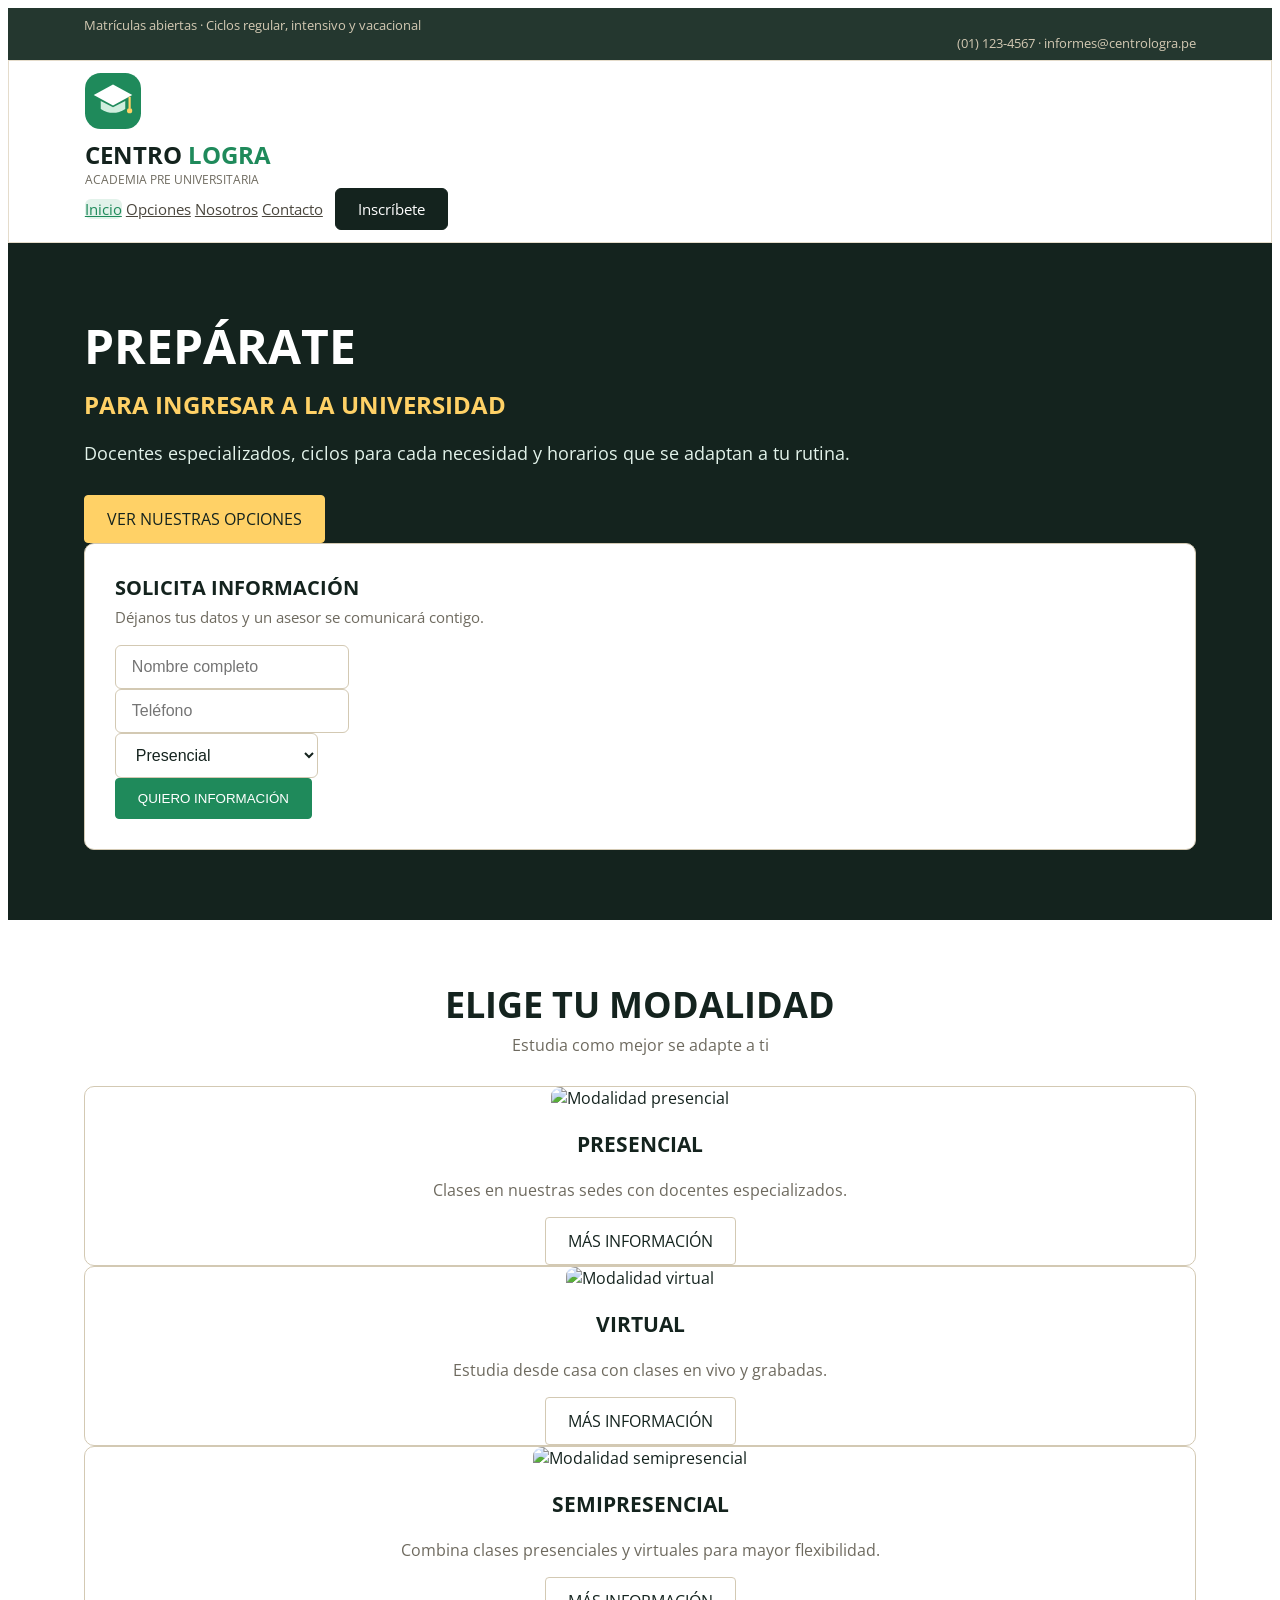
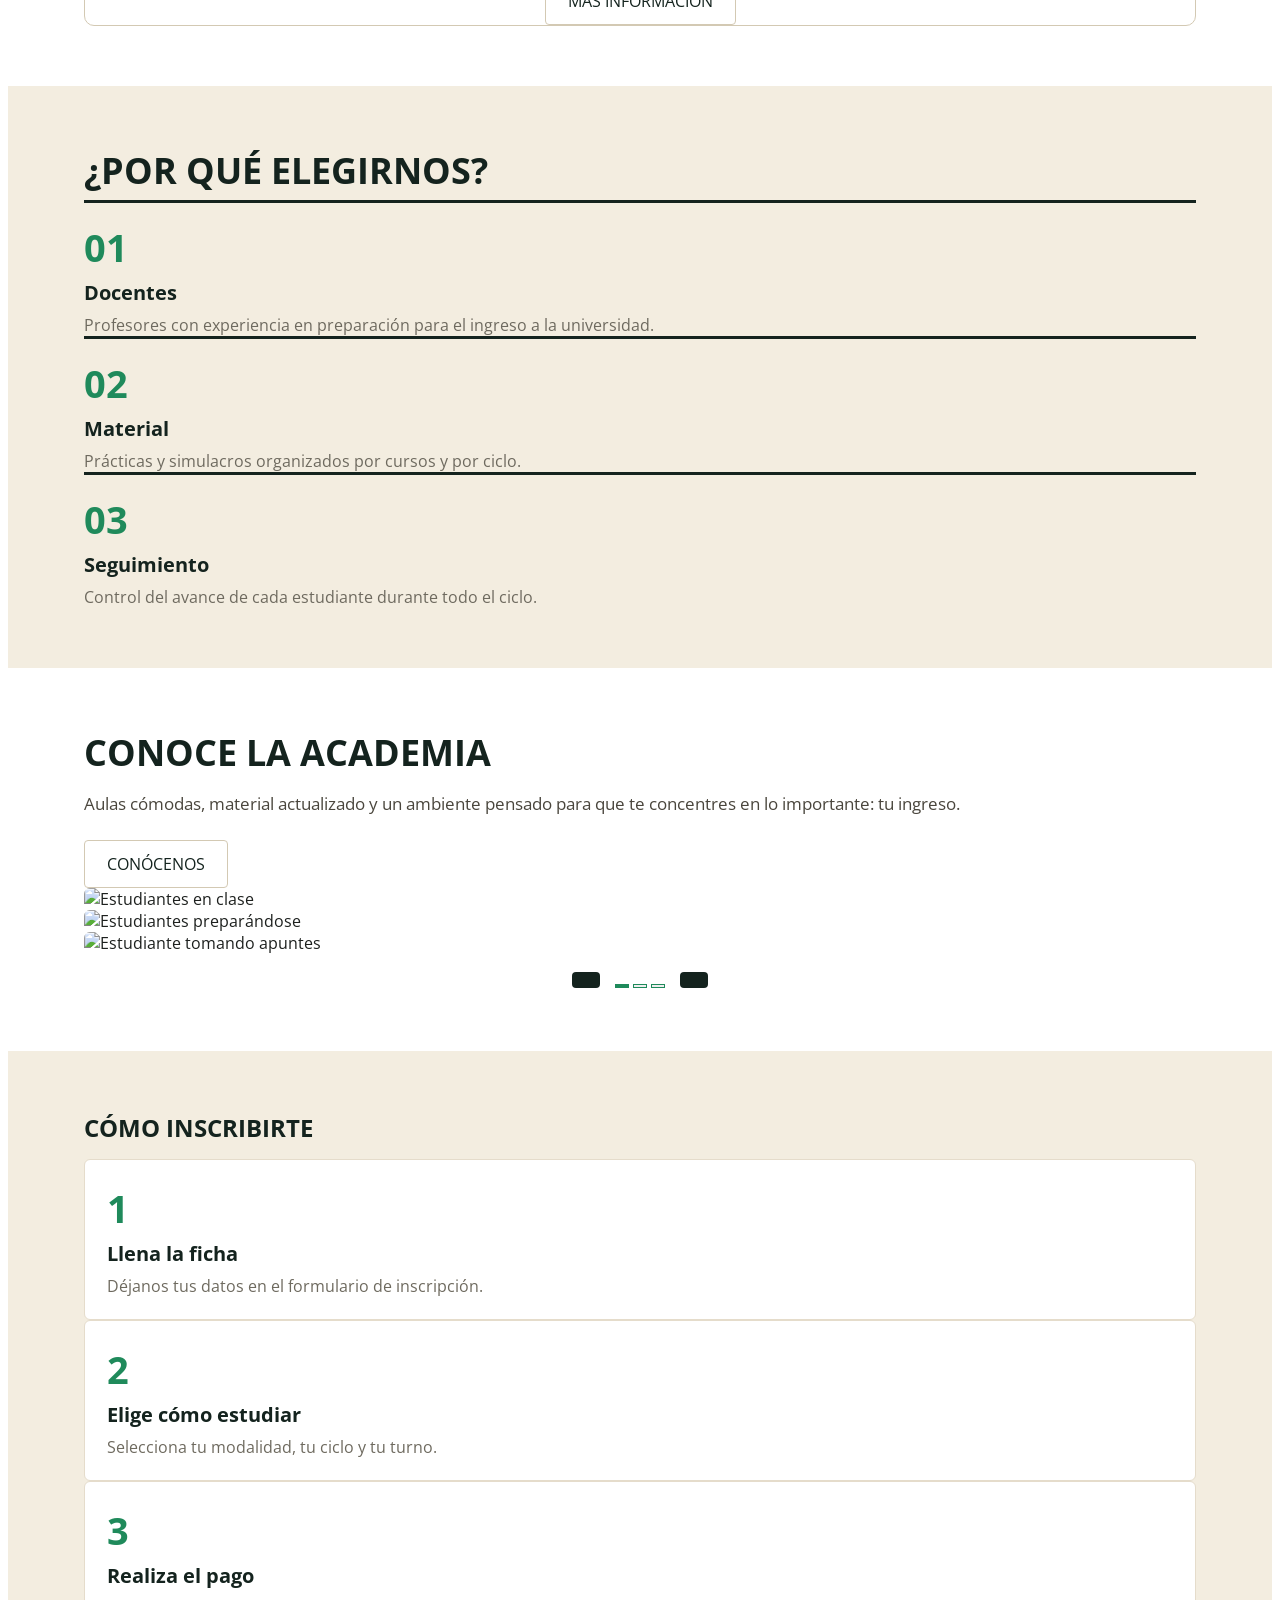
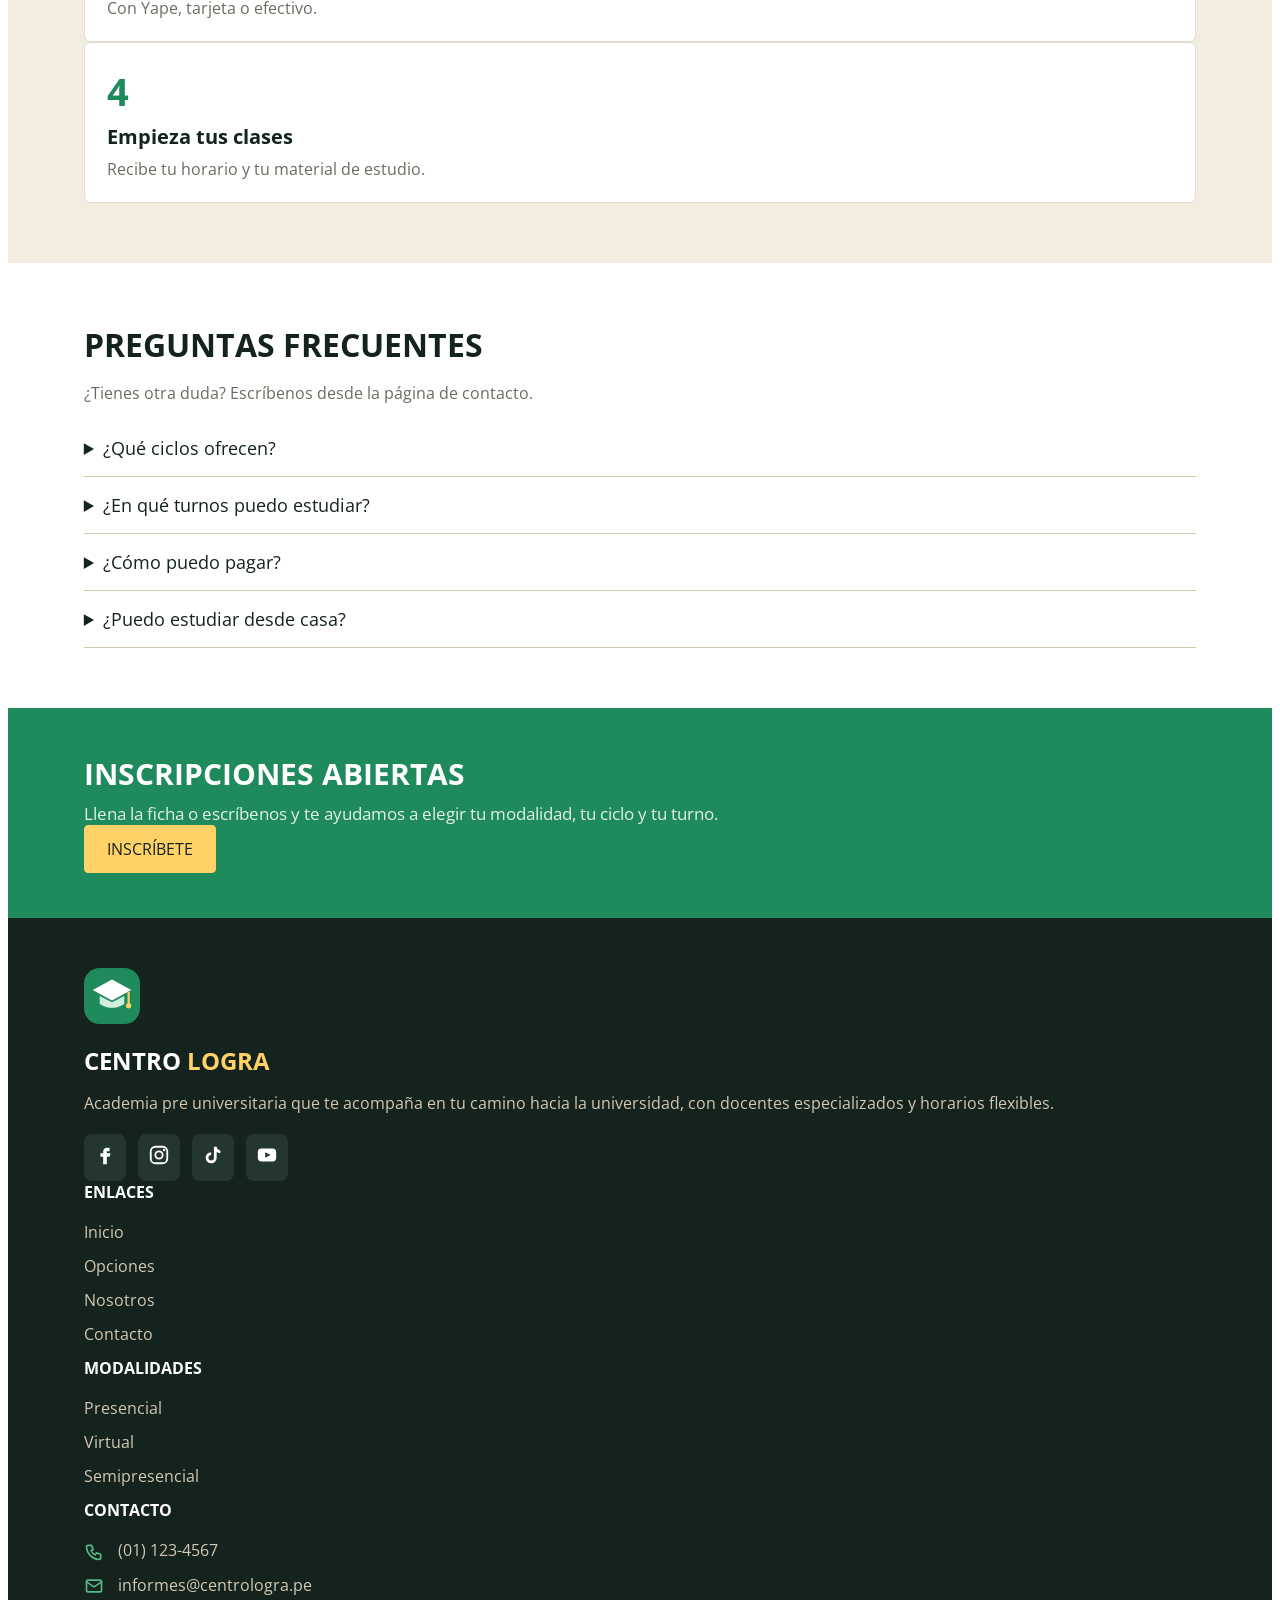
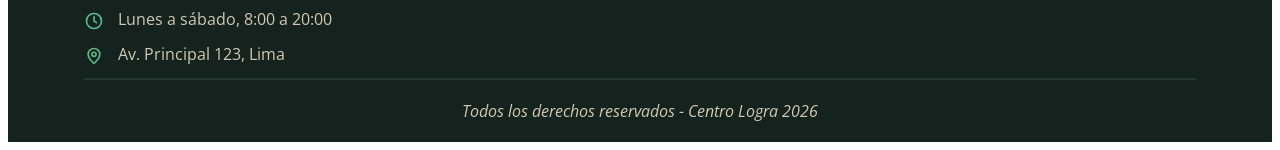
==== index.html @ 8eab2c85 "Sitio web de Centro Logra: inicio, opciones, nosotros, contacto y paginas de modalidad" ====
<!DOCTYPE html>
<html lang="es">

    <head>
        <meta charset="UTF-8">
        <meta name="viewport" content="width=device-width, initial-scale=1.0">
        <title>Inicio | Centro Logra</title>

        <link rel="preconnect" href="https://fonts.googleapis.com">
        <link rel="preconnect" href="https://fonts.gstatic.com" crossorigin>
        <link rel="stylesheet" href="https://fonts.googleapis.com/css2?family=Open+Sans:ital,wght@0,300..800;1,300..800&display=swap">

        <link rel="stylesheet" href="css/bootstrap.min.css">
        <link rel="stylesheet" href="css/base.css">
        <link rel="stylesheet" href="css/estructura.css">
        <link rel="stylesheet" href="css/portada.css">
        <link rel="stylesheet" href="css/inicio.css">
        <link rel="stylesheet" href="css/opciones.css">
        <link rel="stylesheet" href="css/nosotros.css">
        <link rel="stylesheet" href="css/contacto.css">
        <link rel="stylesheet" href="css/carrusel.css">
        <link rel="stylesheet" href="css/bloques.css">
        <link rel="stylesheet" href="css/formularios.css">
        <link rel="stylesheet" href="css/tablas.css">
        <link rel="stylesheet" href="css/iconos.css">
        <link rel="stylesheet" href="css/botones.css">
    </head>

    <body class="container-fluid">

        <!-- Inicio de la barra superior -->
        <div id="barra" class="row">
            <div class="col-12 md:col-6">Matrículas abiertas · Ciclos regular, intensivo y vacacional</div>
            <div class="col-12 md:col-6 derecha">(01) 123-4567 · informes@centrologra.pe</div>
        </div>
        <!-- Fin de la barra superior -->

        <!-- Inicio de la cabecera -->
        <header id="encabezado" class="row">

            <div id="logo" class="col-12 md:col-6 lg:col-4">
                <a href="index.html">
                    <div class="row">
                        <div class="col-3">
                            <img src="img/logo.svg" alt="Logo Centro Logra">
                        </div>
                        <div class="col-9">
                            <h3>CENTRO <span>LOGRA</span></h3>
                            <p>ACADEMIA PRE UNIVERSITARIA</p>
                        </div>
                    </div>
                </a>
            </div>

            <!-- Inicio de la navBar -->
            <nav class="nav col-12 md:col-6 lg:col-8">
                <a class="nav-link active" aria-current="page" href="index.html">Inicio</a>
                <a class="nav-link" href="opciones.html">Opciones</a>
                <a class="nav-link" href="nosotros.html">Nosotros</a>
                <a class="nav-link" href="contacto.html">Contacto</a>
                <a class="boton-secundario" href="contacto.html">Inscríbete</a>
            </nav>
            <!-- Fin de la navBar -->

        </header>
        <!-- Fin de la cabecera -->

        <main>

            <!-- Inicio de la section portada -->
            <section id="portada" class="row foto">
                <article class="col-12 lg:col-7">
                    <h1>PREPÁRATE</h1>
                    <h2>PARA INGRESAR A LA UNIVERSIDAD</h2>
                    <p>Docentes especializados, ciclos para cada necesidad y horarios que se adaptan a tu rutina.</p>
                    <a href="opciones.html" class="boton-principal">VER NUESTRAS OPCIONES</a>
                </article>
                <article class="col-12 lg:col-5">
                    <form class="formulario">
                        <h3>SOLICITA INFORMACIÓN</h3>
                        <p>Déjanos tus datos y un asesor se comunicará contigo.</p>
                        <div class="mb-3">
                            <input type="text" class="form-control" placeholder="Nombre completo" required>
                        </div>
                        <div class="mb-3">
                            <input type="tel" class="form-control" placeholder="Teléfono" required>
                        </div>
                        <div class="mb-3">
                            <select class="form-control">
                                <option disabled>Modalidad de interés</option>
                                <option>Presencial</option>
                                <option>Virtual</option>
                                <option>Semipresencial</option>
                            </select>
                        </div>
                        <input type="submit" class="boton-principal w-100" value="QUIERO INFORMACIÓN">
                    </form>
                </article>
            </section>
            <!-- Fin de la section portada -->

            <!-- Inicio de la section modalidades -->
            <section id="opciones" class="row">
                <article class="col-12">
                    <h2>ELIGE TU MODALIDAD</h2>
                    <p class="subtitulo">Estudia como mejor se adapte a ti</p>
                </article>

                <article class="col-12 md:col-4 p-4">
                    <div class="card">
                        <picture>
                            <img src="https://images.unsplash.com/photo-1427504494785-3a9ca7044f45?auto=format&fit=crop&w=700&h=440" class="card-img-top" alt="Modalidad presencial">
                        </picture>
                        <div class="card-body">
                            <h3 class="card-title">PRESENCIAL</h3>
                            <p class="card-text">Clases en nuestras sedes con docentes especializados.</p>
                            <a href="presencial.html" class="boton-secundario">MÁS INFORMACIÓN</a>
                        </div>
                    </div>
                </article>

                <article class="col-12 md:col-4 p-4">
                    <div class="card">
                        <picture>
                            <img src="https://images.unsplash.com/photo-1513258496099-48168024aec0?auto=format&fit=crop&w=700&h=440" class="card-img-top" alt="Modalidad virtual">
                        </picture>
                        <div class="card-body">
                            <h3 class="card-title">VIRTUAL</h3>
                            <p class="card-text">Estudia desde casa con clases en vivo y grabadas.</p>
                            <a href="virtual.html" class="boton-secundario">MÁS INFORMACIÓN</a>
                        </div>
                    </div>
                </article>

                <article class="col-12 md:col-4 p-4">
                    <div class="card">
                        <picture>
                            <img src="https://images.unsplash.com/photo-1501504905252-473c47e087f8?auto=format&fit=crop&w=700&h=440" class="card-img-top" alt="Modalidad semipresencial">
                        </picture>
                        <div class="card-body">
                            <h3 class="card-title">SEMIPRESENCIAL</h3>
                            <p class="card-text">Combina clases presenciales y virtuales para mayor flexibilidad.</p>
                            <a href="semipresencial.html" class="boton-secundario">MÁS INFORMACIÓN</a>
                        </div>
                    </div>
                </article>

            </section>
            <!-- Fin de la section modalidades -->

            <!-- Inicio de la section razones -->
            <section id="porque" class="row">
                <article class="col-12">
                    <h2>¿POR QUÉ ELEGIRNOS?</h2>
                </article>

                <article class="col-12 md:col-4 p-4">
                    <div class="razon">
                        <span class="numero">01</span>
                        <h3>Docentes</h3>
                        <p>Profesores con experiencia en preparación para el ingreso a la universidad.</p>
                    </div>
                </article>
                <article class="col-12 md:col-4 p-4">
                    <div class="razon">
                        <span class="numero">02</span>
                        <h3>Material</h3>
                        <p>Prácticas y simulacros organizados por cursos y por ciclo.</p>
                    </div>
                </article>
                <article class="col-12 md:col-4 p-4">
                    <div class="razon">
                        <span class="numero">03</span>
                        <h3>Seguimiento</h3>
                        <p>Control del avance de cada estudiante durante todo el ciclo.</p>
                    </div>
                </article>
            </section>
            <!-- Fin de la section razones -->

            <!-- Inicio de la section galeria -->
            <section id="galeria" class="row">
                <article class="col-12 lg:col-5">
                    <h2>CONOCE LA ACADEMIA</h2>
                    <p>Aulas cómodas, material actualizado y un ambiente pensado para que te concentres en lo importante: tu ingreso.</p>
                    <a href="nosotros.html" class="boton-secundario">CONÓCENOS</a>
                </article>
                <article class="col-12 lg:col-7">
                    <!-- Inicio del carrusel -->
                    <div id="carouselInicio" class="carousel slide" data-bs-autoplay="true">

                        <div class="carousel-inner">
                            <div class="carousel-item active">
                                <picture>
                        <img src="https://images.unsplash.com/photo-1524178232363-1fb2b075b655?auto=format&fit=crop&w=1000&h=600" alt="Estudiantes en clase">
                    </picture>
                            </div>
                            <div class="carousel-item">
                                <picture>
                        <img src="https://images.unsplash.com/photo-1522202176988-66273c2fd55f?auto=format&fit=crop&w=1000&h=600" alt="Estudiantes preparándose">
                    </picture>
                            </div>
                            <div class="carousel-item">
                                <picture>
                        <img src="https://images.unsplash.com/photo-1434030216411-0b793f4b4173?auto=format&fit=crop&w=1000&h=600" alt="Estudiante tomando apuntes">
                    </picture>
                            </div>
                        </div>

                        <div class="carousel-controles">
                            <button class="flecha" type="button" data-bs-target="#carouselInicio" data-bs-slide="prev">
                                <span class="carousel-icon-prev"></span>
                            </button>
                            <div class="carousel-indicators">
                                <button type="button" data-bs-target="#carouselInicio" data-bs-slide-to="0" class="active"></button>
                                <button type="button" data-bs-target="#carouselInicio" data-bs-slide-to="1"></button>
                                <button type="button" data-bs-target="#carouselInicio" data-bs-slide-to="2"></button>
                            </div>
                            <button class="flecha" type="button" data-bs-target="#carouselInicio" data-bs-slide="next">
                                <span class="carousel-icon-next"></span>
                            </button>
                        </div>

                    </div>
                    <!-- Fin del carrusel -->
                </article>
            </section>
            <!-- Fin de la section galeria -->

            <!-- Inicio de la section pasos -->
            <section id="pasos" class="row">
                <article class="col-12">
                    <h2>CÓMO INSCRIBIRTE</h2>
                </article>

                <article class="col-12 md:col-6 lg:col-3 p-4">
                    <div class="paso">
                        <span class="numero">1</span>
                        <h3>Llena la ficha</h3>
                        <p>Déjanos tus datos en el formulario de inscripción.</p>
                    </div>
                </article>
                <article class="col-12 md:col-6 lg:col-3 p-4">
                    <div class="paso">
                        <span class="numero">2</span>
                        <h3>Elige cómo estudiar</h3>
                        <p>Selecciona tu modalidad, tu ciclo y tu turno.</p>
                    </div>
                </article>
                <article class="col-12 md:col-6 lg:col-3 p-4">
                    <div class="paso">
                        <span class="numero">3</span>
                        <h3>Realiza el pago</h3>
                        <p>Con Yape, tarjeta o efectivo.</p>
                    </div>
                </article>
                <article class="col-12 md:col-6 lg:col-3 p-4">
                    <div class="paso">
                        <span class="numero">4</span>
                        <h3>Empieza tus clases</h3>
                        <p>Recibe tu horario y tu material de estudio.</p>
                    </div>
                </article>
            </section>
            <!-- Fin de la section pasos -->

            <!-- Inicio de la section preguntas frecuentes -->
            <section id="preguntas" class="row">
                <article class="col-12 lg:col-4">
                    <h2>PREGUNTAS FRECUENTES</h2>
                    <p>¿Tienes otra duda? Escríbenos desde la página de contacto.</p>
                </article>
                <article class="col-12 lg:col-8">
                    <details>
                        <summary>¿Qué ciclos ofrecen?</summary>
                        <p>Ciclo regular, intensivo y vacacional.</p>
                    </details>
                    <details>
                        <summary>¿En qué turnos puedo estudiar?</summary>
                        <p>En la mañana, en la tarde o en la noche. Puedes ver los horarios en la página Nosotros.</p>
                    </details>
                    <details>
                        <summary>¿Cómo puedo pagar?</summary>
                        <p>Con Yape, tarjeta o efectivo.</p>
                    </details>
                    <details>
                        <summary>¿Puedo estudiar desde casa?</summary>
                        <p>Sí, con la modalidad virtual: clases en vivo y grabadas.</p>
                    </details>
                </article>
            </section>
            <!-- Fin de la section preguntas frecuentes -->

            <!-- Inicio de la section llamada a la acción -->
            <section id="cta" class="row">
                <article class="col-12 lg:col-9">
                    <h2>INSCRIPCIONES ABIERTAS</h2>
                    <p>Llena la ficha o escríbenos y te ayudamos a elegir tu modalidad, tu ciclo y tu turno.</p>
                </article>
                <article class="col-12 lg:col-3">
                    <a href="contacto.html" class="boton-principal">INSCRÍBETE</a>
                </article>
            </section>
            <!-- Fin de la section llamada a la acción -->

        </main>

        <!-- Inicio del pie de página -->
        <footer class="row">

            <article class="col-12 md:col-6 lg:col-4 p-4">
                <img src="img/logo.svg" class="logo-pie" alt="Logo Centro Logra">
                <h3>CENTRO <span>LOGRA</span></h3>
                <p>Academia pre universitaria que te acompaña en tu camino hacia la universidad, con docentes especializados y horarios flexibles.</p>
                <div class="redes">
                    <a href="#" class="facebook"><img src="img/facebook.svg" alt="Facebook"></a>
                    <a href="#" class="instagram"><img src="img/instagram.svg" alt="Instagram"></a>
                    <a href="#" class="tiktok"><img src="img/tiktok.svg" alt="TikTok"></a>
                    <a href="#" class="youtube"><img src="img/youtube.svg" alt="YouTube"></a>
                </div>
            </article>

            <article class="col-12 md:col-6 lg:col-2 p-4">
                <h4>ENLACES</h4>
                <ul>
                    <li><a href="index.html">Inicio</a></li>
                    <li><a href="opciones.html">Opciones</a></li>
                    <li><a href="nosotros.html">Nosotros</a></li>
                    <li><a href="contacto.html">Contacto</a></li>
                </ul>
            </article>

            <article class="col-12 md:col-6 lg:col-3 p-4">
                <h4>MODALIDADES</h4>
                <ul>
                    <li><a href="presencial.html">Presencial</a></li>
                    <li><a href="virtual.html">Virtual</a></li>
                    <li><a href="semipresencial.html">Semipresencial</a></li>
                </ul>
            </article>

            <article class="col-12 md:col-6 lg:col-3 p-4">
                <h4>CONTACTO</h4>
                <ul>
                    <li><img src="img/telefono.svg" class="icono" alt="Teléfono"> (01) 123-4567</li>
                    <li><img src="img/correo.svg" class="icono" alt="Correo"> informes@centrologra.pe</li>
                    <li><img src="img/reloj.svg" class="icono" alt="Horario"> Lunes a sábado, 8:00 a 20:00</li>
                    <li><img src="img/ubicacion.svg" class="icono" alt="Dirección"> Av. Principal 123, Lima</li>
                </ul>
            </article>

            <article class="col-12">
                <hr>
                <p class="derechos"><i>Todos los derechos reservados - Centro Logra 2026</i></p>
            </article>

        </footer>
        <!-- Fin del pie de página -->

    </body>
    <script type="module" src="js/bootstrap.bundle.min.js"></script>
</html>
---- css/base.css ----
/* Base: tipografia, colores del cuerpo y titulos */

body {
    font-family: "Open Sans", sans-serif;
    background: white;
    color: #1d201e;
}

h1, h2, h3 {
    color: #14231e;
    font-weight: 700;
}

.centrado {
    text-align: center;
}

.subtitulo {
    color: #6e6a5f;
    margin: 0 0 25px 0;
}
---- css/estructura.css ----
/* Estructura: barra superior, encabezado y pie de pagina */

/* Encabezado */
#encabezado {
    background: white;
    border: 1px solid #e5dccb;
    padding: 12px 6%;
}

#logo a {
    color: #14231e;
    text-decoration: none;
}

#logo img {
    width: 100%;
    max-width: 56px;
    border-radius: 10px;
}

#logo h3 {
    font-size: 24px;
    margin: 4px 0 0 0;
}

#logo h3 span {
    color: #1f8a5b;
}

#logo p {
    color: #6e6a5f;
    font-size: 12px;
    margin: 0;
}

#encabezado nav {
    justify-content: flex-end;
    align-items: center;
}

#encabezado nav a {
    color: #4a463d;
    font-size: 15px;
    border-radius: 6px;
}

#encabezado nav a.active {
    background: #e2f2ea;
    color: #1f8a5b;
}

#encabezado nav a:hover {
    color: #1f8a5b;
}

#encabezado nav .boton-secundario {
    background: #14231e;
    color: white;
    border: 1px solid #14231e;
    padding: 10px 22px;
    margin: 0 0 0 8px;
}

#encabezado nav .boton-secundario:hover {
    background: #1f8a5b;
    color: white;
    border: 1px solid #1f8a5b;
}

/* Barra superior */
#barra {
    background: #24372f;
    color: #d3c9b3;
    font-size: 13px;
    padding: 8px 6%;
}

#barra .derecha {
    text-align: right;
}

/* Pie de pagina */
footer {
    background: #14231e;
    color: #d3c9b3;
    padding: 50px 6% 20px 6%;
}

footer .logo-pie {
    width: 56px;
    border-radius: 10px;
    margin: 0 0 15px 0;
}

footer h3 span {
    color: #ffd166;
}

footer h3 {
    color: white;
    font-size: 24px;
    margin: 0 0 15px 0;
}

footer h4 {
    color: white;
    font-size: 16px;
    margin: 0 0 18px 0;
}

footer p {
    margin: 0 0 20px 0;
}

footer ul {
    list-style: none;
    padding: 0;
    margin: 0;
}

footer li {
    margin: 0 0 12px 0;
}

footer a {
    color: #d3c9b3;
    text-decoration: none;
}

footer a:hover {
    color: #ffd166;
}

footer .redes a {
    display: inline-block;
    background: #24372f;
    border-radius: 8px;
    padding: 10px;
    margin: 0 8px 0 0;
}

footer .redes a:hover {
    background: #1f8a5b;
}

footer .redes .facebook:hover {
    background: #1877f2;
}

footer .redes .instagram:hover {
    background: #e4405f;
}

footer .redes .tiktok:hover {
    background: #000000;
}

footer .redes .youtube:hover {
    background: #ff0000;
}

footer .redes img {
    width: 22px;
}

footer hr {
    border: 1px solid #24372f;
    margin: 10px 0 20px 0;
}

footer .derechos {
    text-align: center;
    margin: 0;
}
---- css/portada.css ----
/* Portada: bloque principal de cada pagina */

/* Portada */
#portada {
    align-items: center;
    background: #14231e;
    padding: 60px 6%;
}

#portada h1 {
    color: white;
    font-size: 48px;
    margin: 0;
}

#portada .titulo-largo {
    font-size: 38px;
}

#portada h2 {
    color: #ffd166;
    font-size: 24px;
    margin: 10px 0 20px 0;
}

#portada p {
    color: #e2f2ea;
    font-size: 18px;
    margin: 0 0 30px 0;
}

#portada img {
    width: 100%;
    border-radius: 8px;
    margin: 15px 0 0 0;
}

/* Carrusel */
#portada .boton-principal,
#cta .boton-principal {
    background: #ffd166;
    color: #14231e;
    border: 1px solid #ffd166;
}

#portada .boton-principal:hover,
#cta .boton-principal:hover {
    background: white;
    color: #14231e;
    border: 1px solid white;
}

/* Portada con foto de fondo (inicio) */
#portada.foto {
    background-image: linear-gradient(rgba(20, 35, 30, 0.82), rgba(20, 35, 30, 0.82)), url("https://images.unsplash.com/photo-1524178232363-1fb2b075b655?auto=format&fit=crop&w=1600&h=900");
    background-size: cover;
    background-position: center;
    padding: 70px 6%;
}

#portada .formulario h3 {
    font-size: 20px;
    margin: 0 0 6px 0;
}

#portada .formulario p {
    color: #6e6a5f;
    font-size: 15px;
    margin: 0 0 18px 0;
}

#portada .formulario .boton-principal {
    color: white;
    background: #1f8a5b;
    border: 1px solid #1f8a5b;
}

#portada .formulario .boton-principal:hover {
    background: #14231e;
    color: white;
    border: 1px solid #14231e;
}
---- css/inicio.css ----
/* Inicio: razones, pasos, galeria y preguntas frecuentes */

/* Razones numeradas */
#porque h2,
#pasos h2,
#preguntas h2,
#galeria h2 {
    margin: 0 0 15px 0;
}

.razon {
    border-top: 3px solid #14231e;
    padding: 18px 0 0 0;
}

.razon h3,
.paso h3 {
    font-size: 20px;
    margin: 0 0 8px 0;
}

.razon p,
.paso p {
    color: #6e6a5f;
    margin: 0;
}

.numero {
    display: block;
    color: #1f8a5b;
    font-size: 38px;
    font-weight: 700;
    margin: 0 0 6px 0;
}

/* Pasos */
#pasos {
    background: #f3ede0;
    padding: 60px 6%;
}

.paso {
    background: white;
    border: 1px solid #e5dccb;
    border-radius: 6px;
    padding: 22px;
    height: 100%;
}

/* Galeria con carrusel */
#galeria {
    align-items: center;
    background: white;
    padding: 60px 6%;
}

#galeria h2 {
    font-size: 36px;
}

#galeria p {
    color: #4a463d;
    font-size: 17px;
    margin: 0 0 25px 0;
}

#galeria img {
    width: 100%;
    border-radius: 6px;
}

/* Preguntas frecuentes */
#preguntas {
    background: white;
    padding: 60px 6%;
}

#preguntas h2 {
    font-size: 32px;
}

#preguntas p {
    color: #6e6a5f;
}

#preguntas details {
    border-bottom: 1px solid #d3c9b3;
    padding: 16px 0;
}

#preguntas summary {
    color: #14231e;
    font-size: 18px;
}

#preguntas details p {
    margin: 12px 0 0 0;
}
---- css/opciones.css ----
/* Opciones: modalidades, tarjetas y ciclos */

/* Opciones */
#opciones,
#porque,
#valores {
    background: white;
    padding: 60px 6%;
    text-align: center;
}

#opciones h2,
#porque h2,
#valores h2 {
    font-size: 36px;
    margin: 0 0 5px 0;
}

#opciones .subtitulo,
#porque .subtitulo,
#valores .subtitulo {
    color: #6e6a5f;
    margin: 0 0 30px 0;
}

#opciones .card,
#porque .card,
#valores .card {
    background: white;
    color: #14231e;
    border: 1px solid #d3c9b3;
    border-radius: 10px;
    height: 100%;
    transition: all 0.2s;
}

#opciones .card:hover,
#porque .card:hover,
#valores .card:hover {
    border: 1px solid #1f8a5b;
}

#opciones .card-img-top,
#porque .card-img-top,
#valores .card-img-top {
    border-radius: 9px 9px 0 0;
}

#opciones .card-body,
#porque .card-body,
#valores .card-body {
    text-align: center;
}

#opciones .card-title,
#porque .card-title,
#valores .card-title {
    font-size: 21px;
}

#opciones .card-text,
#porque .card-text,
#valores .card-text {
    color: #6e6a5f;
}

/* Secciones con texto a la izquierda */
#porque,
#valores {
    text-align: left;
}

#porque {
    background: #f3ede0;
}

#porque .card-body,
#valores .card-body {
    text-align: left;
}

/* Ciclos y horarios */
#beneficios {
    background: #f3ede0;
    padding: 30px 6%;
}

#beneficios article {
    background: white;
    border: 10px solid #f3ede0;
    border-radius: 14px;
    padding: 22px;
}

#beneficios img {
    width: 52px;
}

#beneficios h3 {
    font-size: 20px;
    margin: 0 0 5px 0;
}

#beneficios p {
    color: #6e6a5f;
    margin: 0;
}
---- css/nosotros.css ----
/* Nosotros: sobre nosotros y horarios */

/* Sobre nosotros */
#sobreNosotros {
    background: white;
    padding: 30px 6%;
}

#sobreNosotros article {
    padding: 30px 12px;
}

#sobreNosotros h2 {
    font-size: 36px;
    margin: 0 0 20px 0;
}

#sobreNosotros p {
    color: #4a463d;
    font-size: 17px;
    margin: 0 0 25px 0;
}

#sobreNosotros img {
    width: 100%;
    border-radius: 8px;
}

/* Horarios */
#horarios {
    background: #f3ede0;
    padding: 60px 6%;
}

#horarios h2 {
    font-size: 34px;
    margin: 0 0 25px 0;
}
---- css/contacto.css ----
/* Contacto: formularios de contacto e inscripcion */

/* Contactanos */
#contactanos {
    background: #14231e;
    padding: 60px 6%;
}

#contactanos h2 {
    color: white;
    font-size: 34px;
    margin: 0 0 20px 0;
}

#contactanos p {
    color: #d3c9b3;
    font-size: 17px;
    margin: 0 0 25px 0;
}

#contactanos ul {
    list-style: none;
    padding: 0;
    margin: 0;
}

#contactanos li {
    color: white;
    font-size: 17px;
    margin: 0 0 14px 0;
}

/* Inscripcion */
#inscripcion {
    background: #f3ede0;
    padding: 60px 6%;
}

#inscripcion h2 {
    font-size: 34px;
    margin: 0 0 25px 0;
}

.datos {
    background: #14231e;
    color: #d3c9b3;
    border-radius: 10px;
    padding: 30px;
}

.datos h3 {
    color: white;
    font-size: 22px;
    margin: 0 0 20px 0;
}

.datos ul {
    list-style: none;
    padding: 0;
    margin: 0 0 20px 0;
}

.datos li {
    margin: 0 0 14px 0;
    font-size: 17px;
}

.datos p {
    margin: 0;
}
---- css/carrusel.css ----
/* Carrusel: controles, indicadores y flechas */

.carousel-controles {
    display: flex;
    justify-content: center;
    align-items: center;
    margin: 15px 0 0 0;
}

.flecha {
    background: #14231e;
    color: white;
    border: 0;
    border-radius: 4px;
    padding: 8px 14px;
}

.flecha:hover {
    background: #1f8a5b;
}

.carousel-indicators {
    margin: 0 15px;
}

.carousel-indicators button {
    border: 1px solid #1f8a5b;
}

.carousel-indicators .active {
    background: #1f8a5b;
}
---- css/bloques.css ----
/* Bloques: contenido de las paginas de modalidad y llamada final */

/* Llamada final */
#cta {
    align-items: center;
    background: #1f8a5b;
    padding: 45px 6%;
}

#cta h2 {
    color: white;
    font-size: 30px;
    margin: 0 0 8px 0;
}

#cta p {
    color: #e2f2ea;
    font-size: 17px;
    margin: 0;
}

/* Bloques de contenido */
.bloque {
    background: white;
    padding: 50px 6%;
}

.bloque h2 {
    font-size: 30px;
    margin: 0 0 20px 0;
}

.bloque p {
    color: #4a463d;
    margin: 0 0 25px 0;
}

.bloque li {
    color: #4a463d;
    margin: 0 0 10px 0;
}

.bloque img {
    width: 100%;
    border-radius: 8px;
}
---- css/formularios.css ----
/* Formularios: campos, tarjeta del formulario y opciones */

.form-control {
    background: white;
    color: #14231e;
    border: 1px solid #d3c9b3;
    border-radius: 6px;
    padding: 12px 16px;
    font-size: 16px;
}

.form-control:focus {
    border: 1px solid #1f8a5b;
}

.formulario {
    background: white;
    border: 1px solid #d3c9b3;
    border-radius: 10px;
    padding: 30px;
}

.formulario .form-label {
    color: #4a463d;
    font-size: 14px;
    margin: 0 0 6px 0;
}

.opcion {
    display: inline-block;
    background: white;
    border: 1px solid #d3c9b3;
    border-radius: 6px;
    padding: 8px 16px;
    margin: 0 8px 8px 0;
}

.opcion:hover {
    border: 1px solid #1f8a5b;
}
---- css/tablas.css ----
/* Tablas: horarios y turnos */

/* Tablas de horarios */
.tabla {
    background: white;
    border: 1px solid #d3c9b3;
    border-radius: 10px;
    margin: 0 0 25px 0;
    overflow: auto;
}

.tabla table {
    width: 100%;
    border-collapse: collapse;
}

.tabla td {
    padding: 12px 6px;
    font-size: 14px;
    text-align: center;
    border: 1px solid #e5dccb;
}

.tabla td:hover {
    background: #e2f2ea;
}

.tabla .titulo-tabla {
    background: #14231e;
    color: white;
    border: 1px solid #14231e;
}

.tabla .titulo-tabla:hover {
    background: #1f8a5b;
}

.tabla .turno {
    background: #f3ede0;
    color: #14231e;
}

.tabla .sabado {
    background: #1f8a5b;
    color: white;
}

.tabla .sabado:hover {
    background: #1f8a5b;
}
---- css/iconos.css ----
/* Iconos: tamanos y ubicacion */

/* Iconos */
.icono {
    width: 20px;
    margin: 0 10px 0 0;
    vertical-align: middle;
}

.icono-tabla,
.bloque .icono-tabla {
    width: 18px;
    border: 0;
    border-radius: 0;
    margin: 0 4px 0 0;
    vertical-align: middle;
}

.icono-grande {
    width: 40px;
    margin: 0 0 12px 0;
}

#opciones .icono-grande {
    margin: 0 auto 12px auto;
}
---- css/botones.css ----
/* Botones: principal y secundario */

/* Botones propios */
.boton-principal {
    display: inline-block;
    background: #1f8a5b;
    color: white;
    border: 1px solid #1f8a5b;
    border-radius: 4px;
    padding: 12px 22px;
    text-decoration: none;
}

.boton-principal:hover {
    background: #14231e;
    color: white;
    border: 1px solid #14231e;
}

.boton-secundario {
    display: inline-block;
    background: white;
    color: #14231e;
    border: 1px solid #d3c9b3;
    border-radius: 4px;
    padding: 12px 22px;
    text-decoration: none;
}

.boton-secundario:hover {
    background: #14231e;
    color: white;
    border: 1px solid #14231e;
}
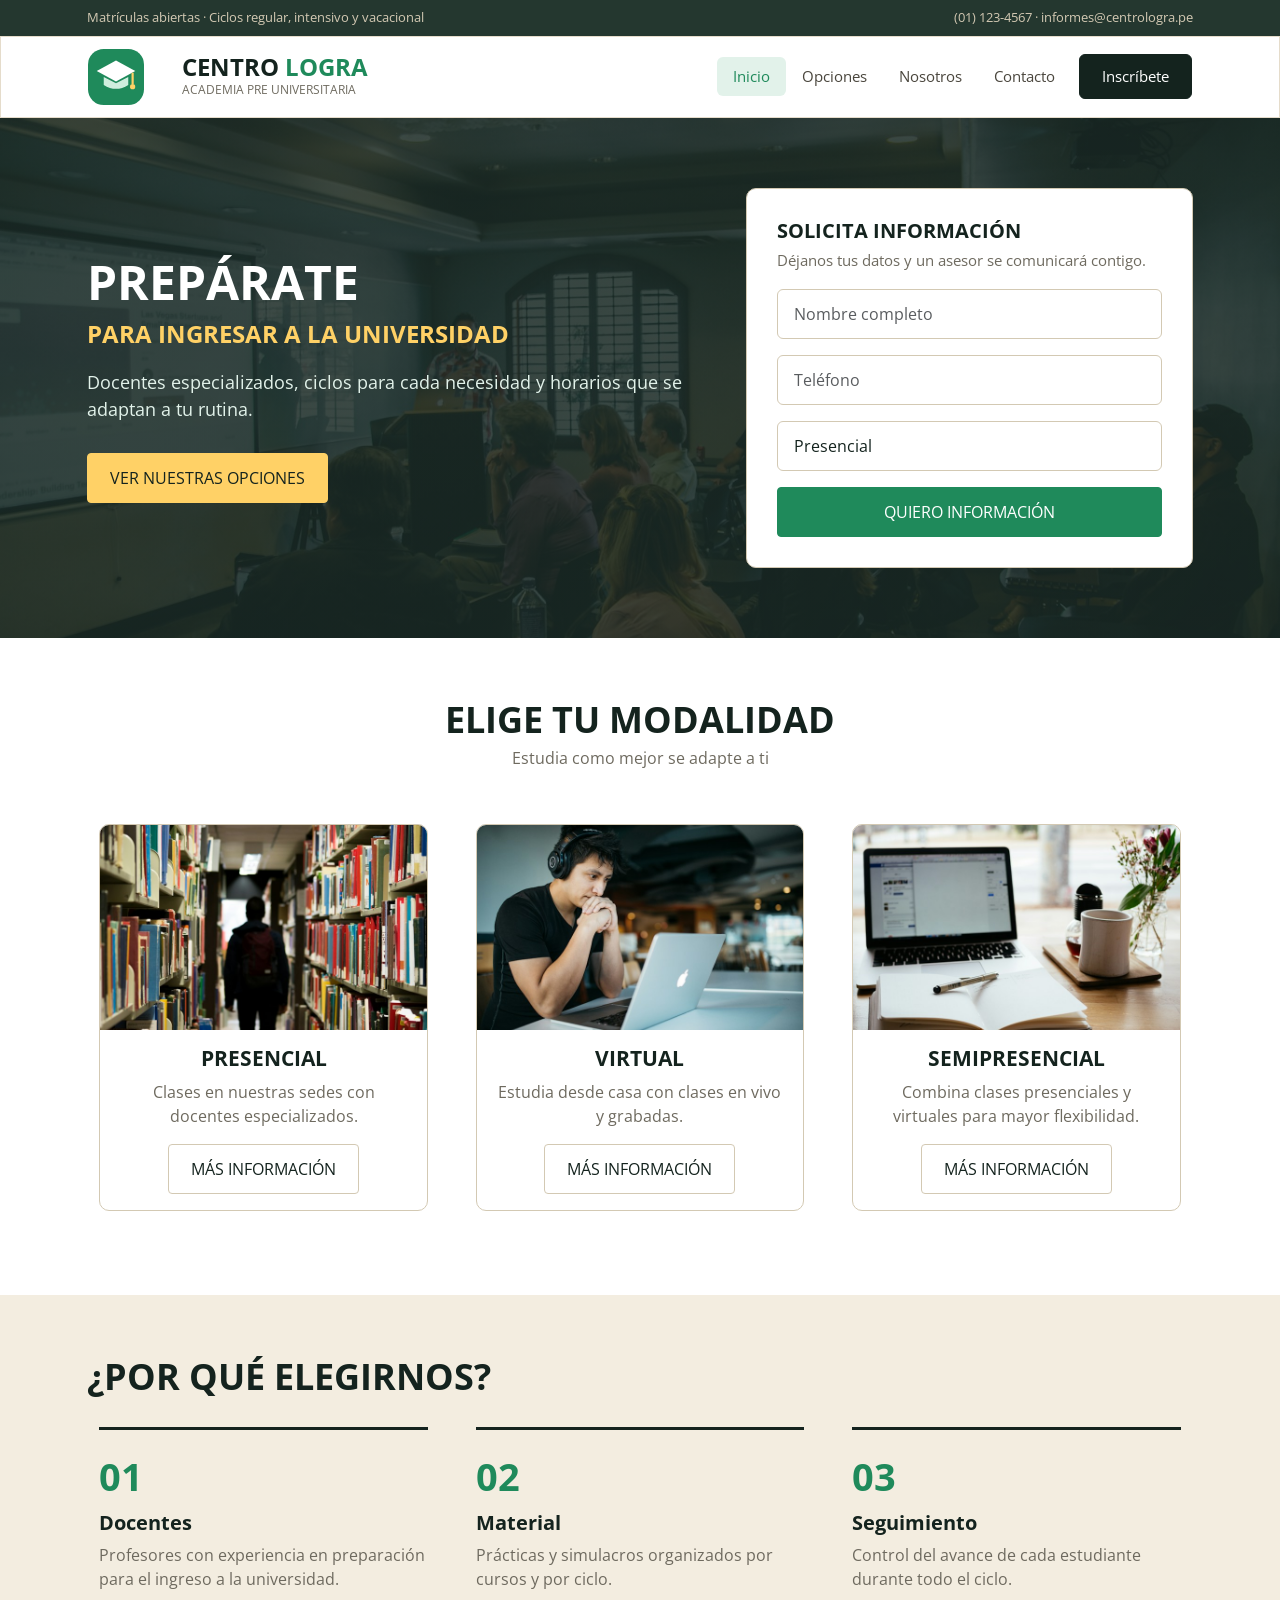
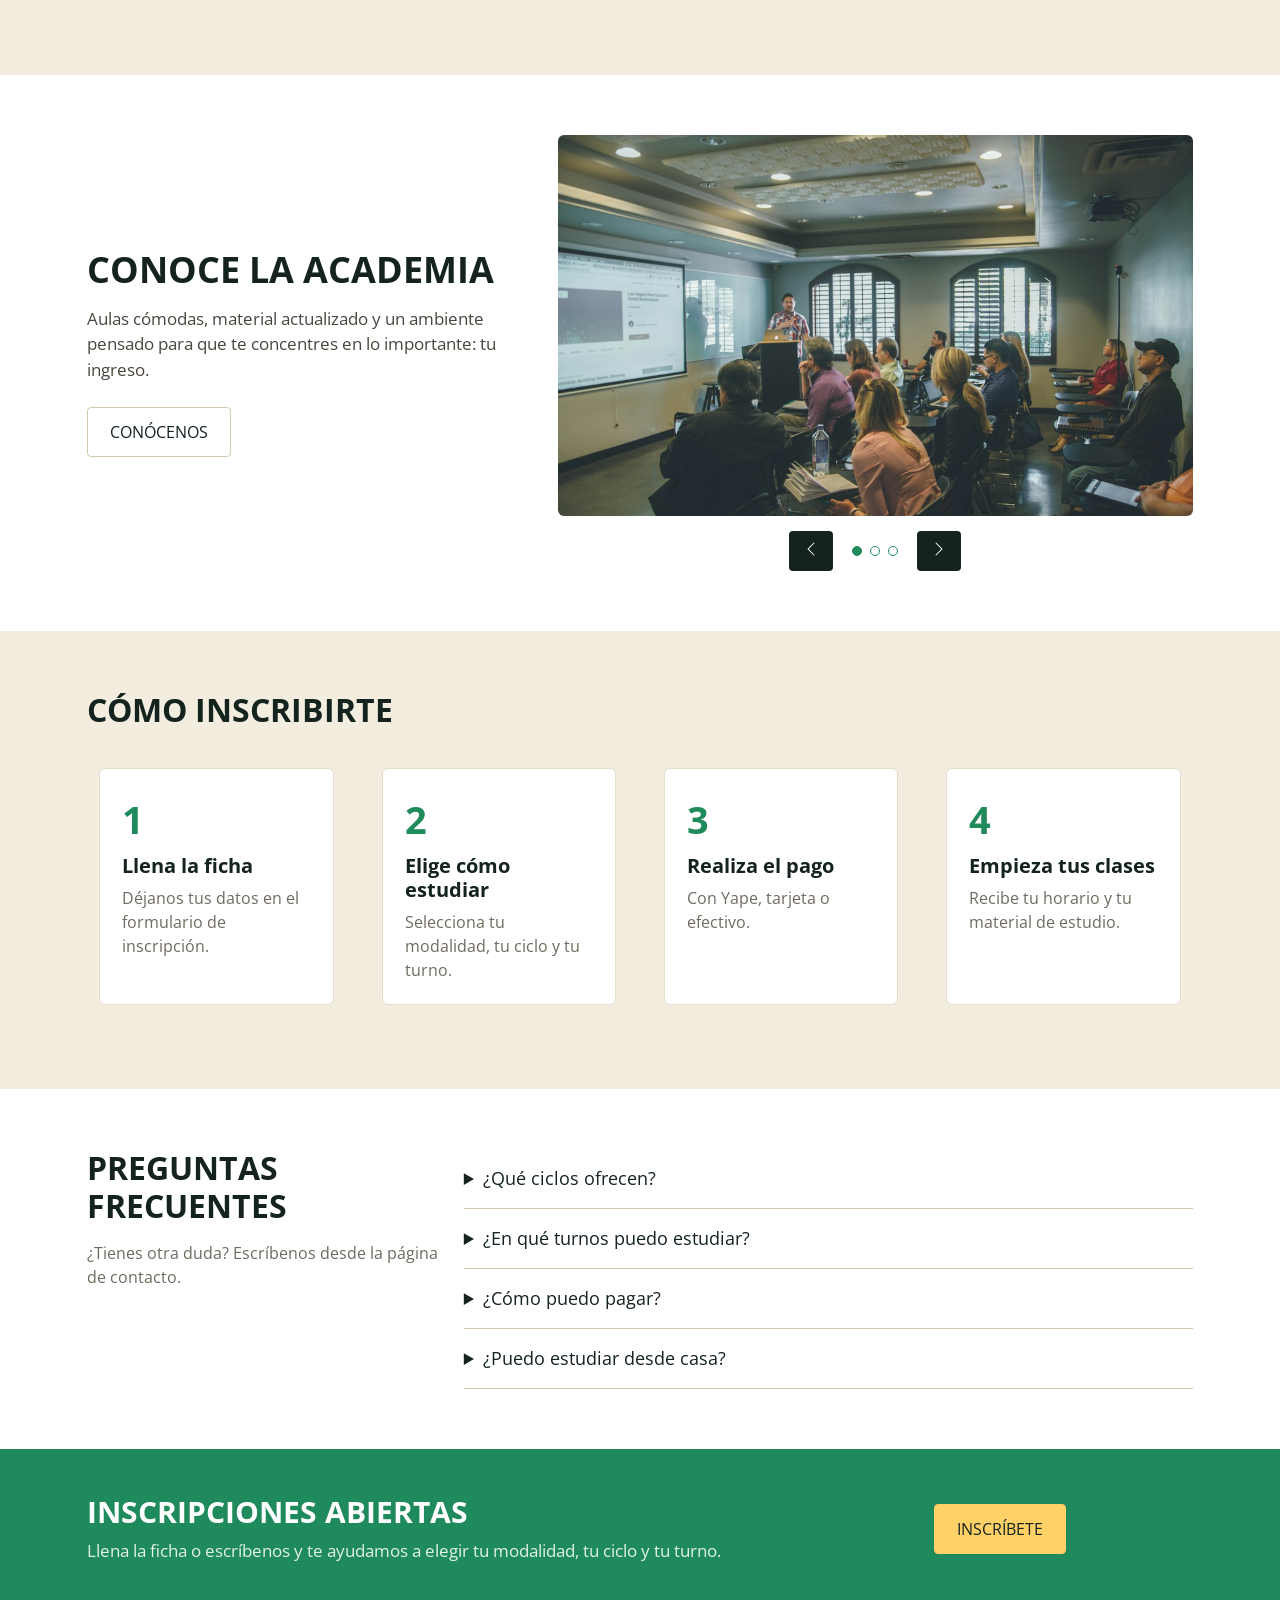
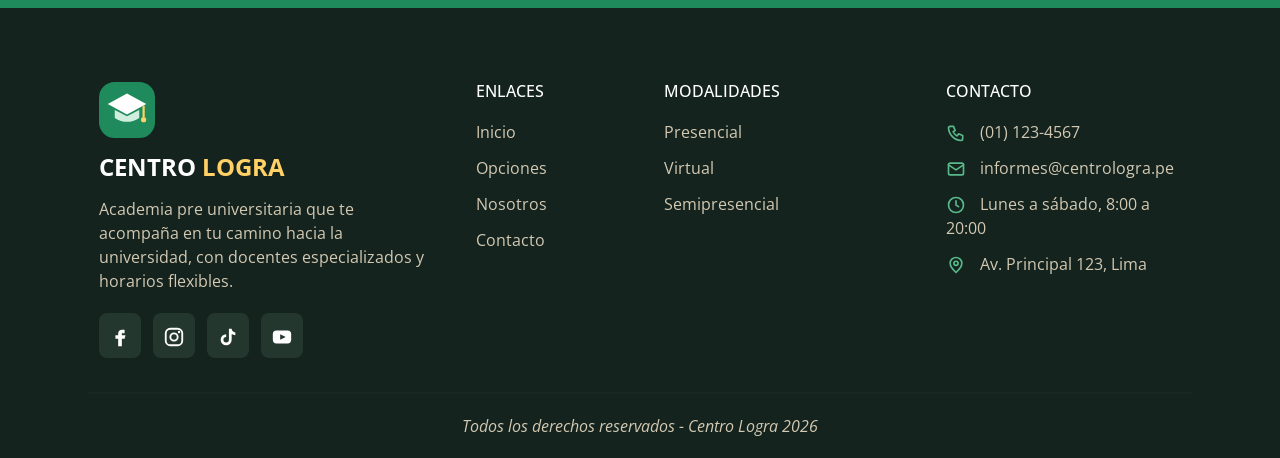
==== commit d3dd4f98: "Cambio a Bootstrap 5.3.8 y guarda las fotos en local" ====
--- a/index.html
+++ b/index.html
@@ -5,6 +5,7 @@
         <meta charset="UTF-8">
         <meta name="viewport" content="width=device-width, initial-scale=1.0">
         <title>Inicio | Centro Logra</title>
+        <link rel="icon" type="image/svg+xml" href="img/logo.svg">
 
         <link rel="preconnect" href="https://fonts.googleapis.com">
         <link rel="preconnect" href="https://fonts.gstatic.com" crossorigin>
@@ -30,15 +31,15 @@
 
         <!-- Inicio de la barra superior -->
         <div id="barra" class="row">
-            <div class="col-12 md:col-6">Matrículas abiertas · Ciclos regular, intensivo y vacacional</div>
-            <div class="col-12 md:col-6 derecha">(01) 123-4567 · informes@centrologra.pe</div>
+            <div class="col-12 col-md-6">Matrículas abiertas · Ciclos regular, intensivo y vacacional</div>
+            <div class="col-12 col-md-6 derecha">(01) 123-4567 · informes@centrologra.pe</div>
         </div>
         <!-- Fin de la barra superior -->
 
         <!-- Inicio de la cabecera -->
         <header id="encabezado" class="row">
 
-            <div id="logo" class="col-12 md:col-6 lg:col-4">
+            <div id="logo" class="col-12 col-md-6 col-lg-4">
                 <a href="index.html">
                     <div class="row">
                         <div class="col-3">
@@ -53,7 +54,7 @@
             </div>
 
             <!-- Inicio de la navBar -->
-            <nav class="nav col-12 md:col-6 lg:col-8">
+            <nav class="nav col-12 col-md-6 col-lg-8">
                 <a class="nav-link active" aria-current="page" href="index.html">Inicio</a>
                 <a class="nav-link" href="opciones.html">Opciones</a>
                 <a class="nav-link" href="nosotros.html">Nosotros</a>
@@ -69,13 +70,13 @@
 
             <!-- Inicio de la section portada -->
             <section id="portada" class="row foto">
-                <article class="col-12 lg:col-7">
+                <article class="col-12 col-lg-7">
                     <h1>PREPÁRATE</h1>
                     <h2>PARA INGRESAR A LA UNIVERSIDAD</h2>
                     <p>Docentes especializados, ciclos para cada necesidad y horarios que se adaptan a tu rutina.</p>
                     <a href="opciones.html" class="boton-principal">VER NUESTRAS OPCIONES</a>
                 </article>
-                <article class="col-12 lg:col-5">
+                <article class="col-12 col-lg-5">
                     <form class="formulario">
                         <h3>SOLICITA INFORMACIÓN</h3>
                         <p>Déjanos tus datos y un asesor se comunicará contigo.</p>
@@ -106,10 +107,10 @@
                     <p class="subtitulo">Estudia como mejor se adapte a ti</p>
                 </article>
 
-                <article class="col-12 md:col-4 p-4">
+                <article class="col-12 col-md-4 p-4">
                     <div class="card">
                         <picture>
-                            <img src="https://images.unsplash.com/photo-1427504494785-3a9ca7044f45?auto=format&fit=crop&w=700&h=440" class="card-img-top" alt="Modalidad presencial">
+                            <img src="img/fotos/presencial-700.jpg" class="card-img-top" alt="Modalidad presencial">
                         </picture>
                         <div class="card-body">
                             <h3 class="card-title">PRESENCIAL</h3>
@@ -119,10 +120,10 @@
                     </div>
                 </article>
 
-                <article class="col-12 md:col-4 p-4">
+                <article class="col-12 col-md-4 p-4">
                     <div class="card">
                         <picture>
-                            <img src="https://images.unsplash.com/photo-1513258496099-48168024aec0?auto=format&fit=crop&w=700&h=440" class="card-img-top" alt="Modalidad virtual">
+                            <img src="img/fotos/virtual-700.jpg" class="card-img-top" alt="Modalidad virtual">
                         </picture>
                         <div class="card-body">
                             <h3 class="card-title">VIRTUAL</h3>
@@ -132,10 +133,10 @@
                     </div>
                 </article>
 
-                <article class="col-12 md:col-4 p-4">
+                <article class="col-12 col-md-4 p-4">
                     <div class="card">
                         <picture>
-                            <img src="https://images.unsplash.com/photo-1501504905252-473c47e087f8?auto=format&fit=crop&w=700&h=440" class="card-img-top" alt="Modalidad semipresencial">
+                            <img src="img/fotos/semipresencial-700.jpg" class="card-img-top" alt="Modalidad semipresencial">
                         </picture>
                         <div class="card-body">
                             <h3 class="card-title">SEMIPRESENCIAL</h3>
@@ -154,21 +155,21 @@
                     <h2>¿POR QUÉ ELEGIRNOS?</h2>
                 </article>
 
-                <article class="col-12 md:col-4 p-4">
+                <article class="col-12 col-md-4 p-4">
                     <div class="razon">
                         <span class="numero">01</span>
                         <h3>Docentes</h3>
                         <p>Profesores con experiencia en preparación para el ingreso a la universidad.</p>
                     </div>
                 </article>
-                <article class="col-12 md:col-4 p-4">
+                <article class="col-12 col-md-4 p-4">
                     <div class="razon">
                         <span class="numero">02</span>
                         <h3>Material</h3>
                         <p>Prácticas y simulacros organizados por cursos y por ciclo.</p>
                     </div>
                 </article>
-                <article class="col-12 md:col-4 p-4">
+                <article class="col-12 col-md-4 p-4">
                     <div class="razon">
                         <span class="numero">03</span>
                         <h3>Seguimiento</h3>
@@ -180,36 +181,36 @@
 
             <!-- Inicio de la section galeria -->
             <section id="galeria" class="row">
-                <article class="col-12 lg:col-5">
+                <article class="col-12 col-lg-5">
                     <h2>CONOCE LA ACADEMIA</h2>
                     <p>Aulas cómodas, material actualizado y un ambiente pensado para que te concentres en lo importante: tu ingreso.</p>
                     <a href="nosotros.html" class="boton-secundario">CONÓCENOS</a>
                 </article>
-                <article class="col-12 lg:col-7">
+                <article class="col-12 col-lg-7">
                     <!-- Inicio del carrusel -->
-                    <div id="carouselInicio" class="carousel slide" data-bs-autoplay="true">
+                    <div id="carouselInicio" class="carousel slide" data-bs-ride="carousel">
 
                         <div class="carousel-inner">
                             <div class="carousel-item active">
                                 <picture>
-                        <img src="https://images.unsplash.com/photo-1524178232363-1fb2b075b655?auto=format&fit=crop&w=1000&h=600" alt="Estudiantes en clase">
+                        <img src="img/fotos/clase-1000.jpg" alt="Estudiantes en clase">
                     </picture>
                             </div>
                             <div class="carousel-item">
                                 <picture>
-                        <img src="https://images.unsplash.com/photo-1522202176988-66273c2fd55f?auto=format&fit=crop&w=1000&h=600" alt="Estudiantes preparándose">
+                        <img src="img/fotos/estudiantes-1000.jpg" alt="Estudiantes preparándose">
                     </picture>
                             </div>
                             <div class="carousel-item">
                                 <picture>
-                        <img src="https://images.unsplash.com/photo-1434030216411-0b793f4b4173?auto=format&fit=crop&w=1000&h=600" alt="Estudiante tomando apuntes">
+                        <img src="img/fotos/apuntes-1000.jpg" alt="Estudiante tomando apuntes">
                     </picture>
                             </div>
                         </div>
 
                         <div class="carousel-controles">
                             <button class="flecha" type="button" data-bs-target="#carouselInicio" data-bs-slide="prev">
-                                <span class="carousel-icon-prev"></span>
+                                <span class="carousel-control-prev-icon"></span>
                             </button>
                             <div class="carousel-indicators">
                                 <button type="button" data-bs-target="#carouselInicio" data-bs-slide-to="0" class="active"></button>
@@ -217,7 +218,7 @@
                                 <button type="button" data-bs-target="#carouselInicio" data-bs-slide-to="2"></button>
                             </div>
                             <button class="flecha" type="button" data-bs-target="#carouselInicio" data-bs-slide="next">
-                                <span class="carousel-icon-next"></span>
+                                <span class="carousel-control-next-icon"></span>
                             </button>
                         </div>
 
@@ -233,28 +234,28 @@
                     <h2>CÓMO INSCRIBIRTE</h2>
                 </article>
 
-                <article class="col-12 md:col-6 lg:col-3 p-4">
+                <article class="col-12 col-md-6 col-lg-3 p-4">
                     <div class="paso">
                         <span class="numero">1</span>
                         <h3>Llena la ficha</h3>
                         <p>Déjanos tus datos en el formulario de inscripción.</p>
                     </div>
                 </article>
-                <article class="col-12 md:col-6 lg:col-3 p-4">
+                <article class="col-12 col-md-6 col-lg-3 p-4">
                     <div class="paso">
                         <span class="numero">2</span>
                         <h3>Elige cómo estudiar</h3>
                         <p>Selecciona tu modalidad, tu ciclo y tu turno.</p>
                     </div>
                 </article>
-                <article class="col-12 md:col-6 lg:col-3 p-4">
+                <article class="col-12 col-md-6 col-lg-3 p-4">
                     <div class="paso">
                         <span class="numero">3</span>
                         <h3>Realiza el pago</h3>
                         <p>Con Yape, tarjeta o efectivo.</p>
                     </div>
                 </article>
-                <article class="col-12 md:col-6 lg:col-3 p-4">
+                <article class="col-12 col-md-6 col-lg-3 p-4">
                     <div class="paso">
                         <span class="numero">4</span>
                         <h3>Empieza tus clases</h3>
@@ -266,11 +267,11 @@
 
             <!-- Inicio de la section preguntas frecuentes -->
             <section id="preguntas" class="row">
-                <article class="col-12 lg:col-4">
+                <article class="col-12 col-lg-4">
                     <h2>PREGUNTAS FRECUENTES</h2>
                     <p>¿Tienes otra duda? Escríbenos desde la página de contacto.</p>
                 </article>
-                <article class="col-12 lg:col-8">
+                <article class="col-12 col-lg-8">
                     <details>
                         <summary>¿Qué ciclos ofrecen?</summary>
                         <p>Ciclo regular, intensivo y vacacional.</p>
@@ -293,11 +294,11 @@
 
             <!-- Inicio de la section llamada a la acción -->
             <section id="cta" class="row">
-                <article class="col-12 lg:col-9">
+                <article class="col-12 col-lg-9">
                     <h2>INSCRIPCIONES ABIERTAS</h2>
                     <p>Llena la ficha o escríbenos y te ayudamos a elegir tu modalidad, tu ciclo y tu turno.</p>
                 </article>
-                <article class="col-12 lg:col-3">
+                <article class="col-12 col-lg-3">
                     <a href="contacto.html" class="boton-principal">INSCRÍBETE</a>
                 </article>
             </section>
@@ -308,7 +309,7 @@
         <!-- Inicio del pie de página -->
         <footer class="row">
 
-            <article class="col-12 md:col-6 lg:col-4 p-4">
+            <article class="col-12 col-md-6 col-lg-4 p-4">
                 <img src="img/logo.svg" class="logo-pie" alt="Logo Centro Logra">
                 <h3>CENTRO <span>LOGRA</span></h3>
                 <p>Academia pre universitaria que te acompaña en tu camino hacia la universidad, con docentes especializados y horarios flexibles.</p>
@@ -320,7 +321,7 @@
                 </div>
             </article>
 
-            <article class="col-12 md:col-6 lg:col-2 p-4">
+            <article class="col-12 col-md-6 col-lg-2 p-4">
                 <h4>ENLACES</h4>
                 <ul>
                     <li><a href="index.html">Inicio</a></li>
@@ -330,7 +331,7 @@
                 </ul>
             </article>
 
-            <article class="col-12 md:col-6 lg:col-3 p-4">
+            <article class="col-12 col-md-6 col-lg-3 p-4">
                 <h4>MODALIDADES</h4>
                 <ul>
                     <li><a href="presencial.html">Presencial</a></li>
@@ -339,7 +340,7 @@
                 </ul>
             </article>
 
-            <article class="col-12 md:col-6 lg:col-3 p-4">
+            <article class="col-12 col-md-6 col-lg-3 p-4">
                 <h4>CONTACTO</h4>
                 <ul>
                     <li><img src="img/telefono.svg" class="icono" alt="Teléfono"> (01) 123-4567</li>
@@ -358,5 +359,5 @@
         <!-- Fin del pie de página -->
 
     </body>
-    <script type="module" src="js/bootstrap.bundle.min.js"></script>
+    <script src="js/bootstrap.bundle.min.js"></script>
 </html>
--- a/css/portada.css
+++ b/css/portada.css
@@ -52,7 +52,7 @@
 
 /* Portada con foto de fondo (inicio) */
 #portada.foto {
-    background-image: linear-gradient(rgba(20, 35, 30, 0.82), rgba(20, 35, 30, 0.82)), url("https://images.unsplash.com/photo-1524178232363-1fb2b075b655?auto=format&fit=crop&w=1600&h=900");
+    background-image: linear-gradient(rgba(20, 35, 30, 0.82), rgba(20, 35, 30, 0.82)), url("../img/fotos/clase-1600.jpg");
     background-size: cover;
     background-position: center;
     padding: 70px 6%;
--- a/css/carrusel.css
+++ b/css/carrusel.css
@@ -19,14 +19,30 @@
     background: #1f8a5b;
 }
 
+.flecha span {
+    width: 16px;
+    height: 16px;
+}
+
 .carousel-indicators {
+    position: static;
+    width: auto;
     margin: 0 15px;
 }
 
-.carousel-indicators button {
+.carousel-indicators [data-bs-target] {
+    box-sizing: border-box;
+    background-clip: border-box;
+    width: 10px;
+    height: 10px;
+    margin: 0 4px;
+    padding: 0;
     border: 1px solid #1f8a5b;
+    border-radius: 50%;
+    background: transparent;
+    opacity: 1;
 }
 
-.carousel-indicators .active {
+.carousel-indicators [data-bs-target].active {
     background: #1f8a5b;
 }
--- a/css/formularios.css
+++ b/css/formularios.css
@@ -38,3 +38,8 @@
 .opcion:hover {
     border: 1px solid #1f8a5b;
 }
+
+.opcion input,
+#terminos {
+    accent-color: #1f8a5b;
+}
